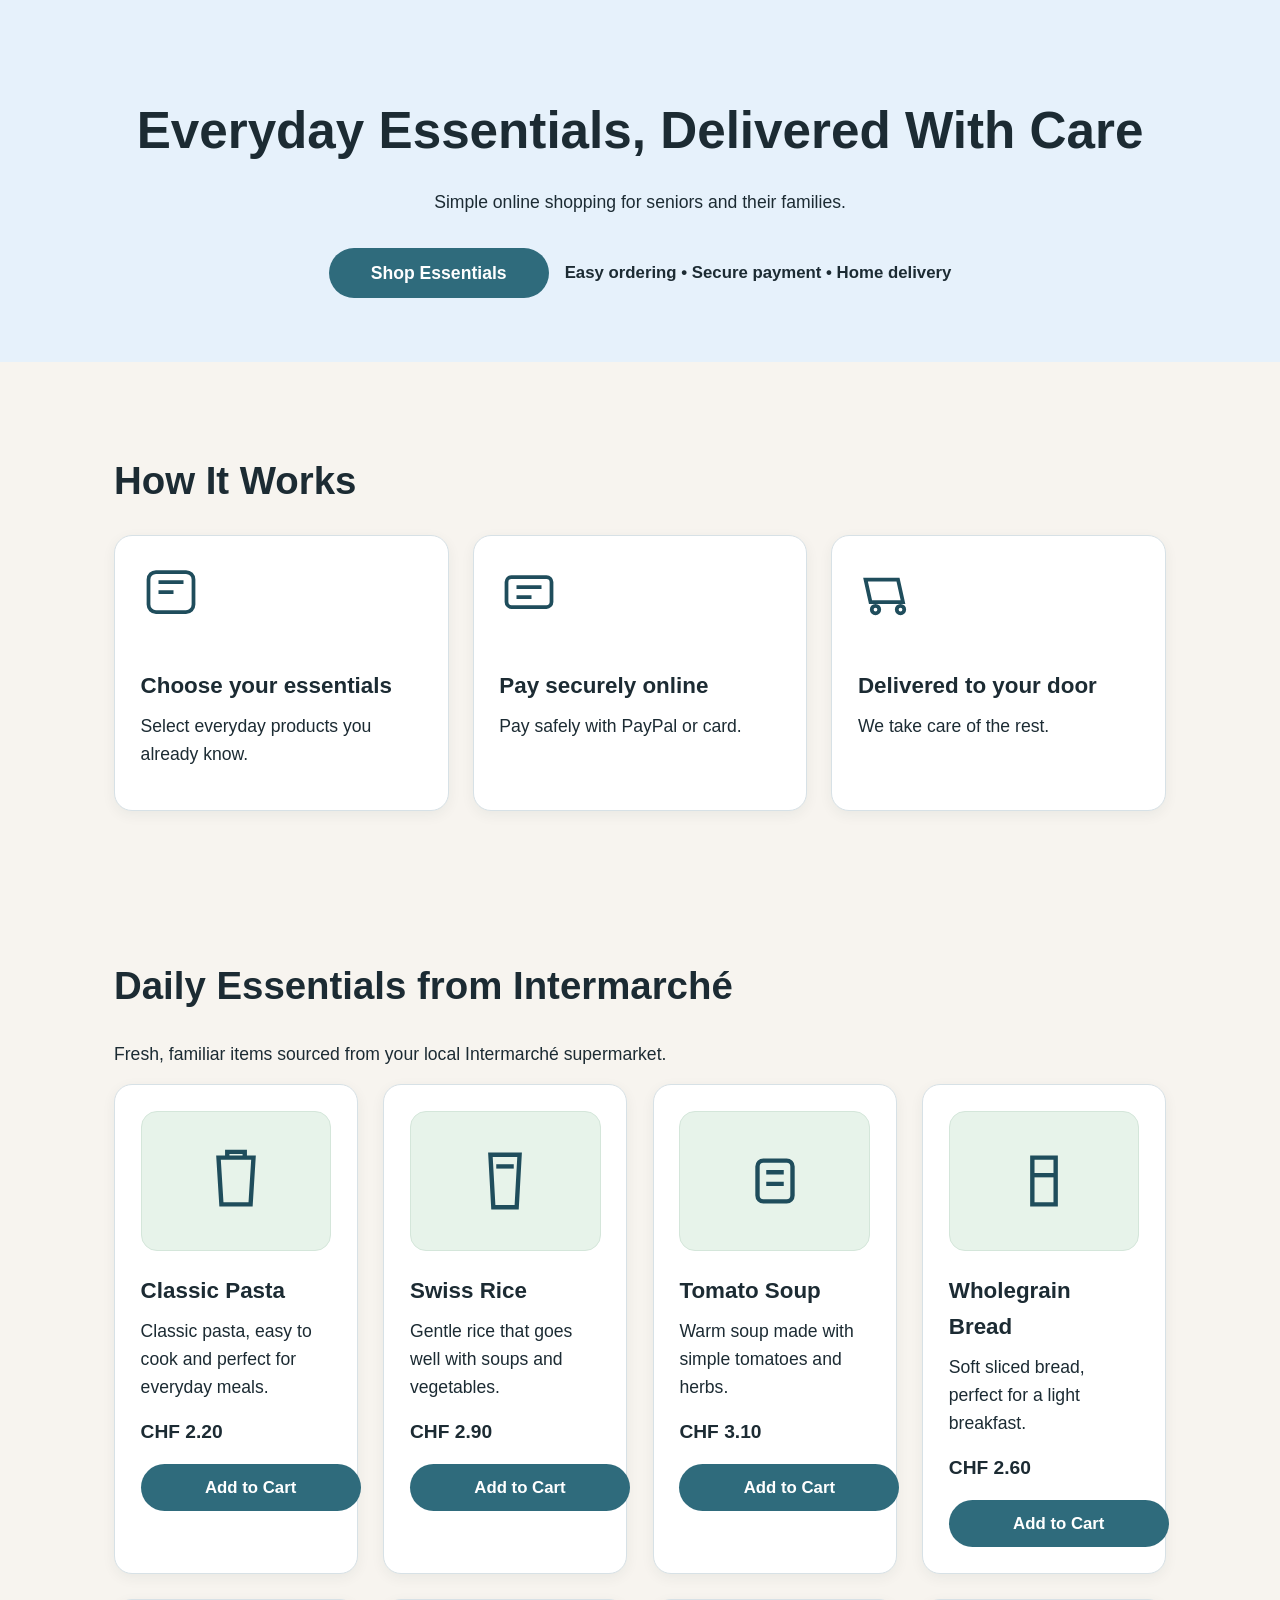
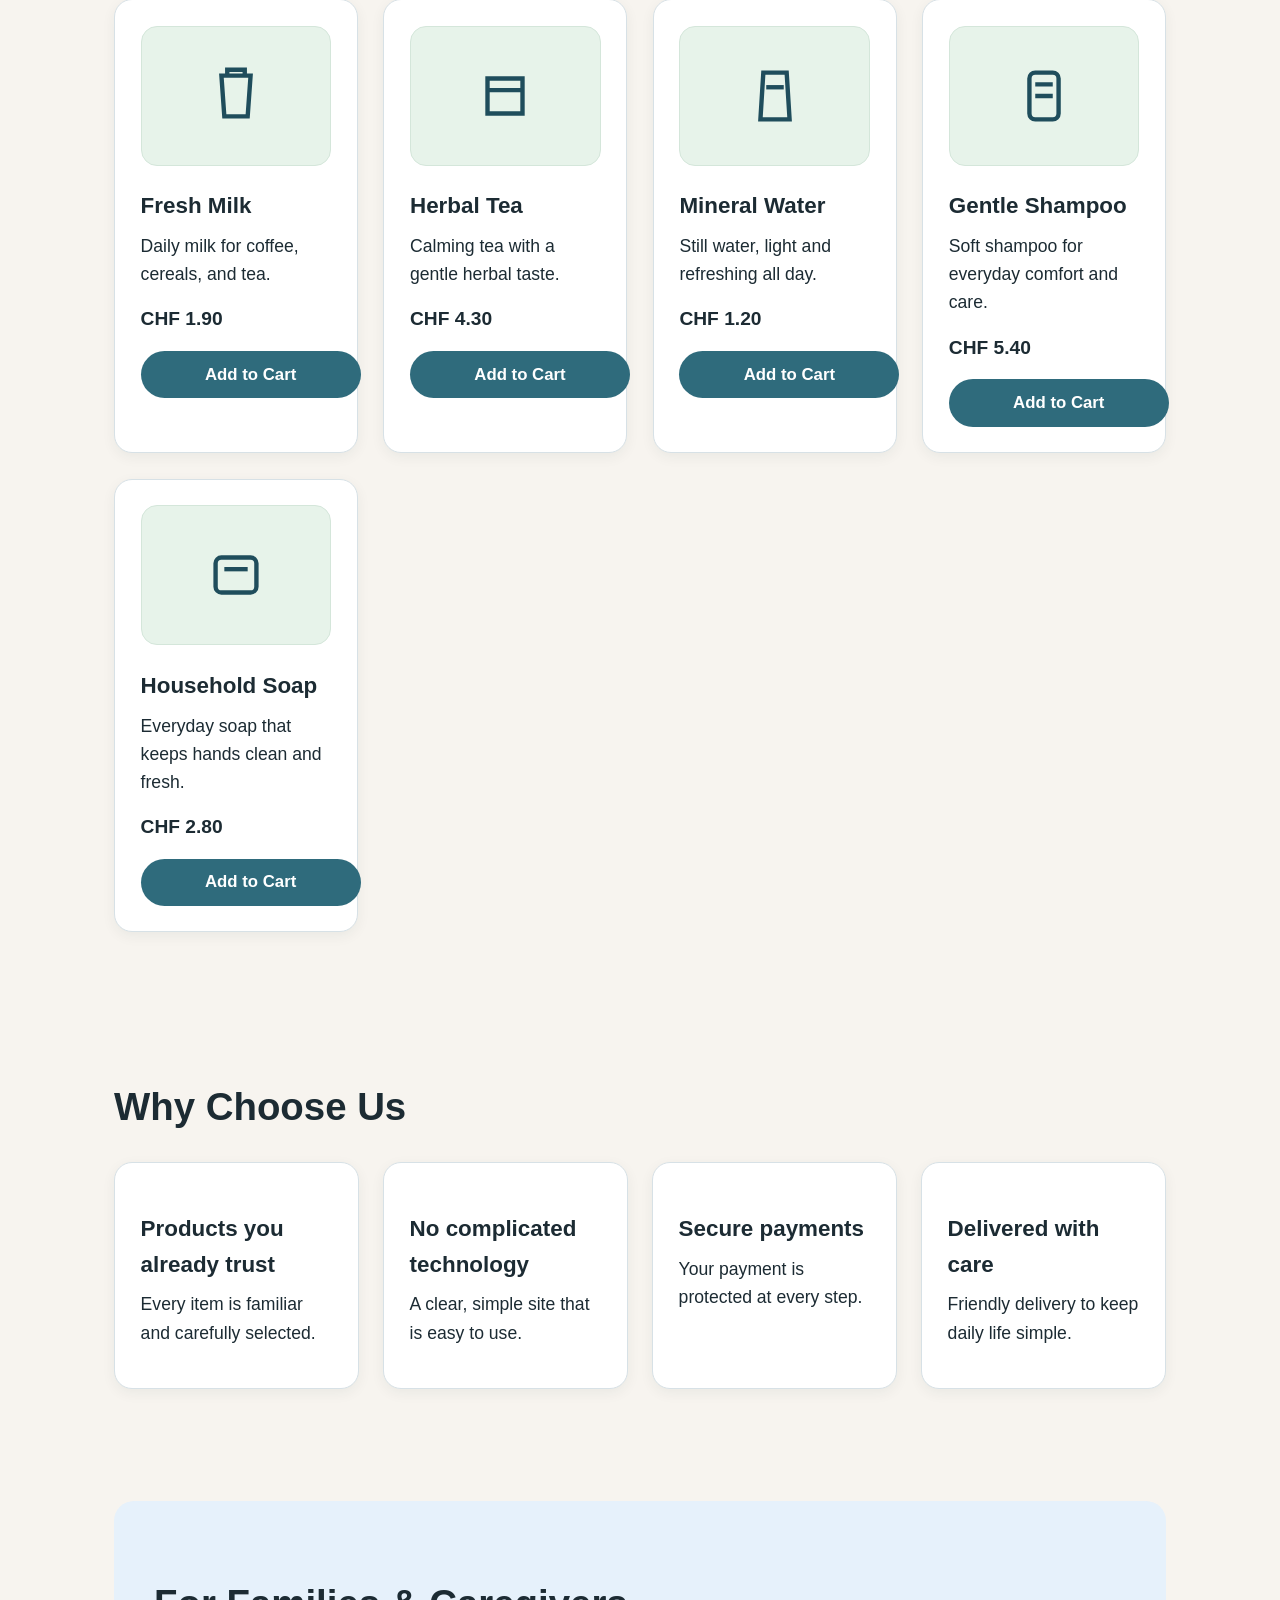
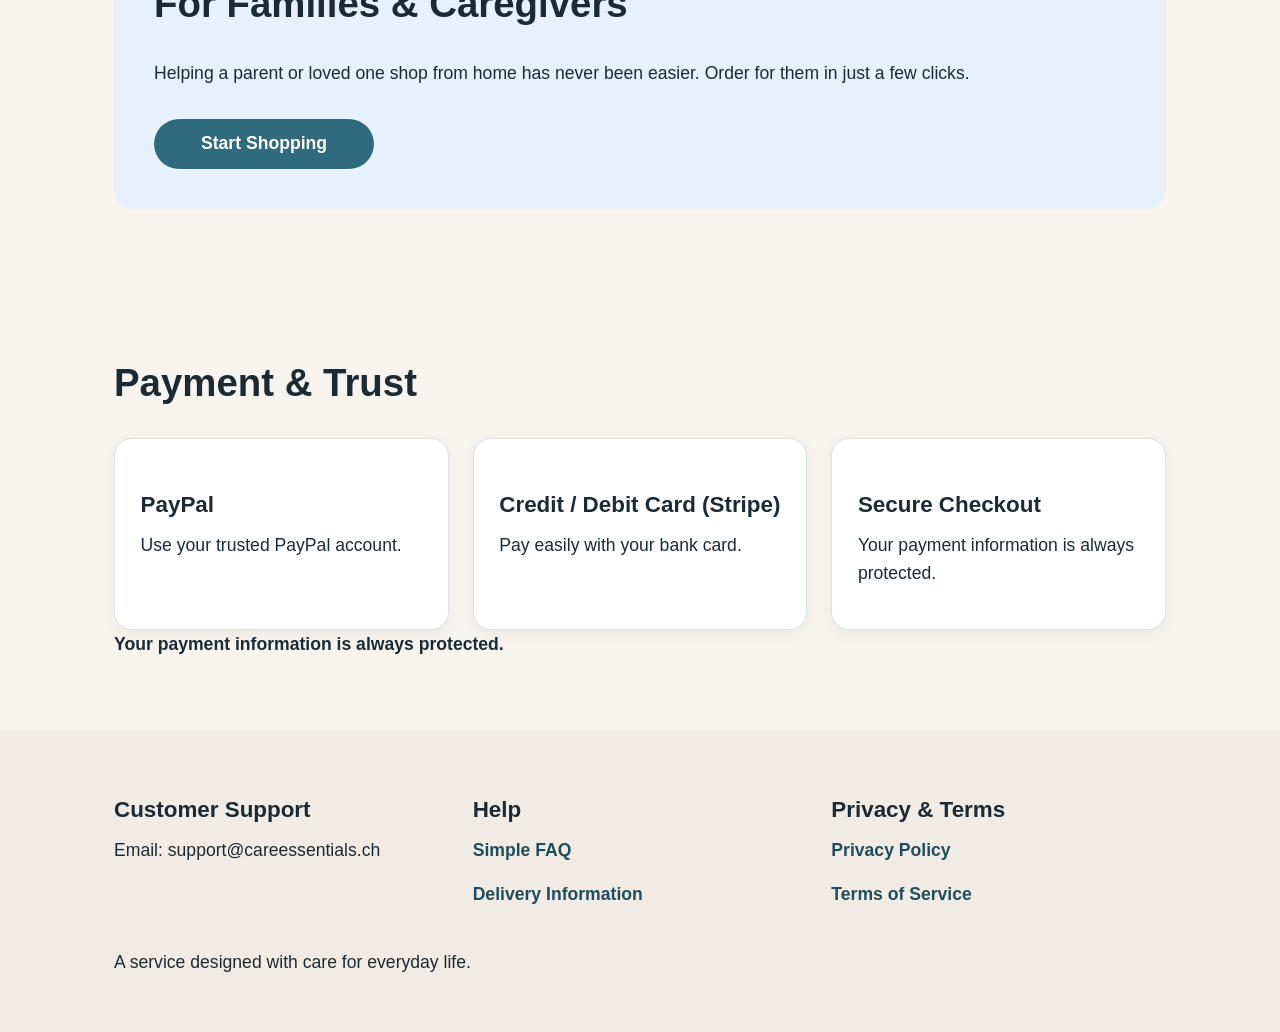
==== index.html @ 86987723 "Add senior-friendly essentials landing page" ====
<!DOCTYPE html>
<html lang="en">
<head>
  <meta charset="UTF-8" />
  <meta name="viewport" content="width=device-width, initial-scale=1.0" />
  <title>Everyday Essentials, Delivered With Care</title>
  <style>
    :root {
      --ink: #1c2b33;
      --soft-blue: #e6f1fb;
      --soft-green: #e7f3ea;
      --soft-beige: #f7f4ef;
      --accent: #2f6b7c;
      --accent-dark: #1f4d5c;
      --card: #ffffff;
      --border: #d7e1e6;
    }

    * {
      box-sizing: border-box;
    }

    body {
      margin: 0;
      font-family: "Segoe UI", Arial, sans-serif;
      color: var(--ink);
      background: var(--soft-beige);
      line-height: 1.6;
    }

    header {
      background: var(--soft-blue);
      padding: 3.5rem 1.5rem 4rem;
      text-align: center;
    }

    .container {
      max-width: 1100px;
      margin: 0 auto;
      padding: 0 1.5rem;
    }

    h1 {
      font-size: clamp(2.2rem, 4vw, 3.4rem);
      margin-bottom: 1rem;
    }

    h2 {
      font-size: clamp(1.8rem, 3vw, 2.6rem);
      margin-bottom: 1.5rem;
    }

    h3 {
      font-size: 1.4rem;
      margin-bottom: 0.5rem;
    }

    p {
      font-size: 1.1rem;
      margin: 0 0 1rem;
    }

    .hero-actions {
      margin-top: 2rem;
      display: flex;
      flex-direction: column;
      align-items: center;
      gap: 1rem;
    }

    .btn {
      background: var(--accent);
      color: #fff;
      border: none;
      border-radius: 999px;
      padding: 0.9rem 2.4rem;
      font-size: 1.1rem;
      font-weight: 600;
      cursor: pointer;
      min-width: 220px;
    }

    .btn.secondary {
      background: #fff;
      color: var(--accent-dark);
      border: 2px solid var(--accent);
    }

    .reassurance {
      font-weight: 600;
      font-size: 1.05rem;
    }

    section {
      padding: 3.5rem 0;
    }

    .steps,
    .reasons,
    .payment-grid {
      display: grid;
      grid-template-columns: repeat(auto-fit, minmax(220px, 1fr));
      gap: 1.5rem;
    }

    .card {
      background: var(--card);
      border: 1px solid var(--border);
      border-radius: 18px;
      padding: 1.6rem;
      box-shadow: 0 4px 14px rgba(24, 44, 55, 0.06);
    }

    .icon {
      width: 60px;
      height: 60px;
      margin-bottom: 1rem;
      color: var(--accent-dark);
    }

    .products {
      display: grid;
      grid-template-columns: repeat(auto-fit, minmax(230px, 1fr));
      gap: 1.6rem;
    }

    .product-image {
      background: var(--soft-green);
      border-radius: 16px;
      height: 140px;
      display: flex;
      align-items: center;
      justify-content: center;
      margin-bottom: 1rem;
      border: 1px solid #d4e6da;
    }

    .product-image svg {
      width: 70px;
      height: 70px;
      color: var(--accent-dark);
    }

    .price {
      font-weight: 700;
      font-size: 1.2rem;
      margin: 0.5rem 0 1rem;
    }

    .product-btn {
      width: 100%;
      padding: 0.85rem 1rem;
      font-size: 1.05rem;
    }

    .family-section {
      background: var(--soft-blue);
      border-radius: 20px;
      padding: 2.5rem;
    }

    .family-section .btn {
      margin-top: 1rem;
    }

    footer {
      background: #f0ebe4;
      padding: 2.5rem 1.5rem;
      font-size: 1rem;
    }

    footer a {
      color: var(--accent-dark);
      text-decoration: none;
      font-weight: 600;
    }

    .footer-grid {
      display: grid;
      grid-template-columns: repeat(auto-fit, minmax(210px, 1fr));
      gap: 1.5rem;
      margin-bottom: 1.5rem;
    }

    .trust-note {
      font-weight: 600;
    }

    @media (min-width: 768px) {
      .hero-actions {
        flex-direction: row;
        justify-content: center;
      }
    }
  </style>
</head>
<body>
  <header>
    <div class="container">
      <h1>Everyday Essentials, Delivered With Care</h1>
      <p>Simple online shopping for seniors and their families.</p>
      <div class="hero-actions">
        <button class="btn">Shop Essentials</button>
        <span class="reassurance">Easy ordering • Secure payment • Home delivery</span>
      </div>
    </div>
  </header>

  <section>
    <div class="container">
      <h2>How It Works</h2>
      <div class="steps">
        <div class="card">
          <svg class="icon" viewBox="0 0 24 24" fill="none" stroke="currentColor" stroke-width="1.5">
            <rect x="3" y="4" width="18" height="16" rx="3" />
            <path d="M7 8h10M7 12h6" />
          </svg>
          <h3>Choose your essentials</h3>
          <p>Select everyday products you already know.</p>
        </div>
        <div class="card">
          <svg class="icon" viewBox="0 0 24 24" fill="none" stroke="currentColor" stroke-width="1.5">
            <rect x="3" y="6" width="18" height="12" rx="2" />
            <path d="M7 10h10M7 14h6" />
          </svg>
          <h3>Pay securely online</h3>
          <p>Pay safely with PayPal or card.</p>
        </div>
        <div class="card">
          <svg class="icon" viewBox="0 0 24 24" fill="none" stroke="currentColor" stroke-width="1.5">
            <path d="M3 7h13l2 9H5z" />
            <circle cx="7" cy="19" r="1.5" />
            <circle cx="17" cy="19" r="1.5" />
          </svg>
          <h3>Delivered to your door</h3>
          <p>We take care of the rest.</p>
        </div>
      </div>
    </div>
  </section>

  <section>
    <div class="container">
      <h2>Daily Essentials from Intermarché</h2>
      <p>Fresh, familiar items sourced from your local Intermarché supermarket.</p>
      <div class="products">
        <div class="card">
          <div class="product-image">
            <svg viewBox="0 0 24 24" fill="none" stroke="currentColor" stroke-width="1.5">
              <path d="M6 4h12l-1 16H7z" />
              <path d="M9 4v-2h6v2" />
            </svg>
          </div>
          <h3>Classic Pasta</h3>
          <p>Classic pasta, easy to cook and perfect for everyday meals.</p>
          <div class="price">CHF 2.20</div>
          <button class="btn product-btn">Add to Cart</button>
        </div>
        <div class="card">
          <div class="product-image">
            <svg viewBox="0 0 24 24" fill="none" stroke="currentColor" stroke-width="1.5">
              <path d="M7 3h10l-1 18H8z" />
              <path d="M9 7h6" />
            </svg>
          </div>
          <h3>Swiss Rice</h3>
          <p>Gentle rice that goes well with soups and vegetables.</p>
          <div class="price">CHF 2.90</div>
          <button class="btn product-btn">Add to Cart</button>
        </div>
        <div class="card">
          <div class="product-image">
            <svg viewBox="0 0 24 24" fill="none" stroke="currentColor" stroke-width="1.5">
              <rect x="6" y="5" width="12" height="14" rx="2" />
              <path d="M9 9h6M9 13h6" />
            </svg>
          </div>
          <h3>Tomato Soup</h3>
          <p>Warm soup made with simple tomatoes and herbs.</p>
          <div class="price">CHF 3.10</div>
          <button class="btn product-btn">Add to Cart</button>
        </div>
        <div class="card">
          <div class="product-image">
            <svg viewBox="0 0 24 24" fill="none" stroke="currentColor" stroke-width="1.5">
              <path d="M8 4h8v16H8z" />
              <path d="M8 10h8" />
            </svg>
          </div>
          <h3>Wholegrain Bread</h3>
          <p>Soft sliced bread, perfect for a light breakfast.</p>
          <div class="price">CHF 2.60</div>
          <button class="btn product-btn">Add to Cart</button>
        </div>
        <div class="card">
          <div class="product-image">
            <svg viewBox="0 0 24 24" fill="none" stroke="currentColor" stroke-width="1.5">
              <path d="M7 5h10l-1 14H8z" />
              <path d="M9 5V3h6v2" />
            </svg>
          </div>
          <h3>Fresh Milk</h3>
          <p>Daily milk for coffee, cereals, and tea.</p>
          <div class="price">CHF 1.90</div>
          <button class="btn product-btn">Add to Cart</button>
        </div>
        <div class="card">
          <div class="product-image">
            <svg viewBox="0 0 24 24" fill="none" stroke="currentColor" stroke-width="1.5">
              <path d="M6 6h12v12H6z" />
              <path d="M6 10h12" />
            </svg>
          </div>
          <h3>Herbal Tea</h3>
          <p>Calming tea with a gentle herbal taste.</p>
          <div class="price">CHF 4.30</div>
          <button class="btn product-btn">Add to Cart</button>
        </div>
        <div class="card">
          <div class="product-image">
            <svg viewBox="0 0 24 24" fill="none" stroke="currentColor" stroke-width="1.5">
              <path d="M8 4h8l1 16H7z" />
              <path d="M9 9h6" />
            </svg>
          </div>
          <h3>Mineral Water</h3>
          <p>Still water, light and refreshing all day.</p>
          <div class="price">CHF 1.20</div>
          <button class="btn product-btn">Add to Cart</button>
        </div>
        <div class="card">
          <div class="product-image">
            <svg viewBox="0 0 24 24" fill="none" stroke="currentColor" stroke-width="1.5">
              <rect x="7" y="4" width="10" height="16" rx="2" />
              <path d="M9 8h6M9 12h6" />
            </svg>
          </div>
          <h3>Gentle Shampoo</h3>
          <p>Soft shampoo for everyday comfort and care.</p>
          <div class="price">CHF 5.40</div>
          <button class="btn product-btn">Add to Cart</button>
        </div>
        <div class="card">
          <div class="product-image">
            <svg viewBox="0 0 24 24" fill="none" stroke="currentColor" stroke-width="1.5">
              <rect x="5" y="6" width="14" height="12" rx="2" />
              <path d="M8 10h8" />
            </svg>
          </div>
          <h3>Household Soap</h3>
          <p>Everyday soap that keeps hands clean and fresh.</p>
          <div class="price">CHF 2.80</div>
          <button class="btn product-btn">Add to Cart</button>
        </div>
      </div>
    </div>
  </section>

  <section>
    <div class="container">
      <h2>Why Choose Us</h2>
      <div class="reasons">
        <div class="card">
          <h3>Products you already trust</h3>
          <p>Every item is familiar and carefully selected.</p>
        </div>
        <div class="card">
          <h3>No complicated technology</h3>
          <p>A clear, simple site that is easy to use.</p>
        </div>
        <div class="card">
          <h3>Secure payments</h3>
          <p>Your payment is protected at every step.</p>
        </div>
        <div class="card">
          <h3>Delivered with care</h3>
          <p>Friendly delivery to keep daily life simple.</p>
        </div>
      </div>
    </div>
  </section>

  <section>
    <div class="container">
      <div class="family-section">
        <h2>For Families &amp; Caregivers</h2>
        <p>Helping a parent or loved one shop from home has never been easier. Order for them in just a few clicks.</p>
        <button class="btn">Start Shopping</button>
      </div>
    </div>
  </section>

  <section>
    <div class="container">
      <h2>Payment &amp; Trust</h2>
      <div class="payment-grid">
        <div class="card">
          <h3>PayPal</h3>
          <p>Use your trusted PayPal account.</p>
        </div>
        <div class="card">
          <h3>Credit / Debit Card (Stripe)</h3>
          <p>Pay easily with your bank card.</p>
        </div>
        <div class="card">
          <h3>Secure Checkout</h3>
          <p>Your payment information is always protected.</p>
        </div>
      </div>
      <p class="trust-note">Your payment information is always protected.</p>
    </div>
  </section>

  <footer>
    <div class="container">
      <div class="footer-grid">
        <div>
          <h3>Customer Support</h3>
          <p>Email: support@careessentials.ch</p>
        </div>
        <div>
          <h3>Help</h3>
          <p><a href="#">Simple FAQ</a></p>
          <p><a href="#">Delivery Information</a></p>
        </div>
        <div>
          <h3>Privacy &amp; Terms</h3>
          <p><a href="#">Privacy Policy</a></p>
          <p><a href="#">Terms of Service</a></p>
        </div>
      </div>
      <p>A service designed with care for everyday life.</p>
    </div>
  </footer>
</body>
</html>
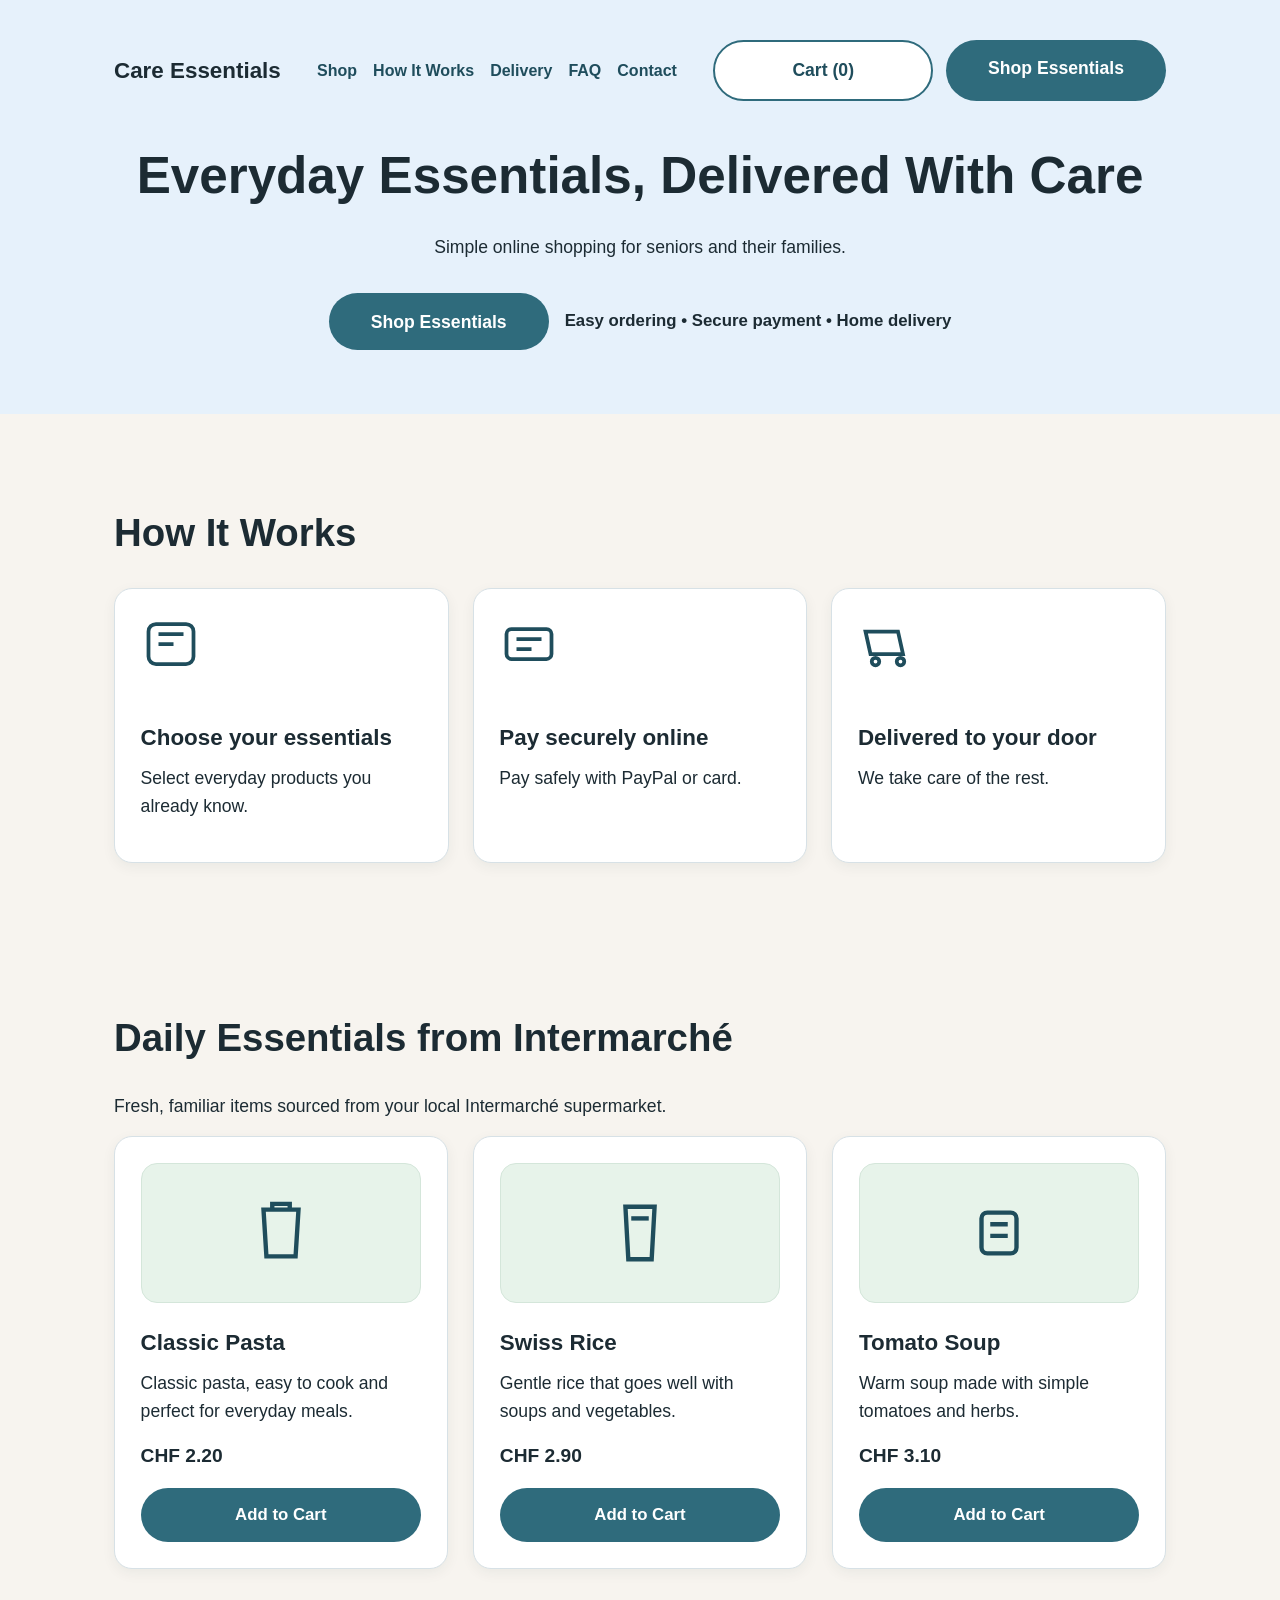
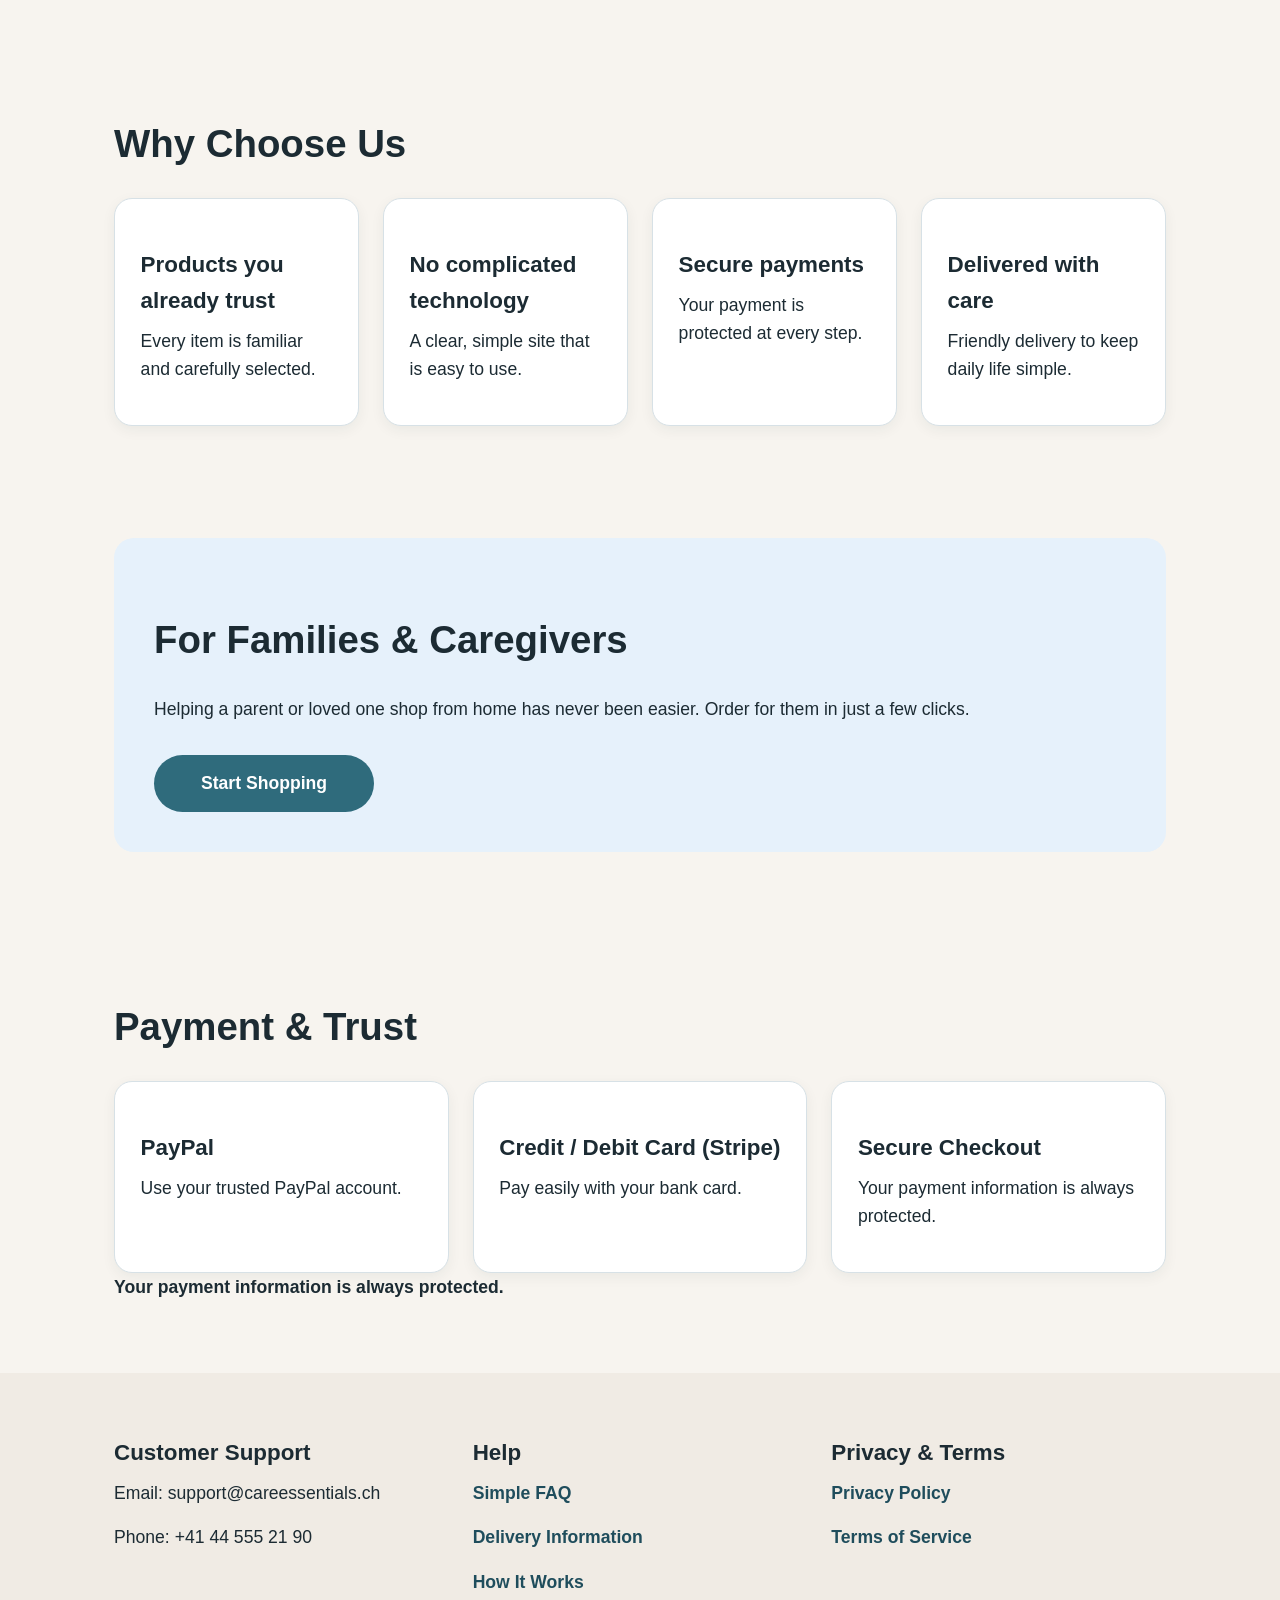
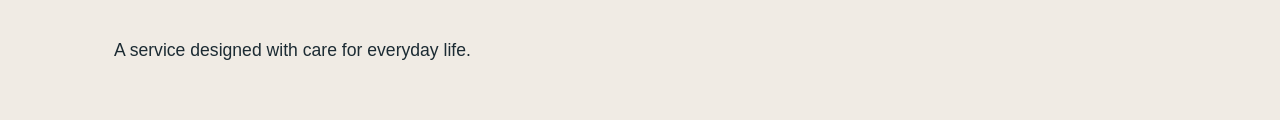
==== commit f50fad4b: "Build multi-page senior-friendly shop experience" ====
--- a/index.html
+++ b/index.html
@@ -3,205 +3,33 @@
 <head>
   <meta charset="UTF-8" />
   <meta name="viewport" content="width=device-width, initial-scale=1.0" />
-  <title>Everyday Essentials, Delivered With Care</title>
-  <style>
-    :root {
-      --ink: #1c2b33;
-      --soft-blue: #e6f1fb;
-      --soft-green: #e7f3ea;
-      --soft-beige: #f7f4ef;
-      --accent: #2f6b7c;
-      --accent-dark: #1f4d5c;
-      --card: #ffffff;
-      --border: #d7e1e6;
-    }
-
-    * {
-      box-sizing: border-box;
-    }
-
-    body {
-      margin: 0;
-      font-family: "Segoe UI", Arial, sans-serif;
-      color: var(--ink);
-      background: var(--soft-beige);
-      line-height: 1.6;
-    }
-
-    header {
-      background: var(--soft-blue);
-      padding: 3.5rem 1.5rem 4rem;
-      text-align: center;
-    }
-
-    .container {
-      max-width: 1100px;
-      margin: 0 auto;
-      padding: 0 1.5rem;
-    }
-
-    h1 {
-      font-size: clamp(2.2rem, 4vw, 3.4rem);
-      margin-bottom: 1rem;
-    }
-
-    h2 {
-      font-size: clamp(1.8rem, 3vw, 2.6rem);
-      margin-bottom: 1.5rem;
-    }
-
-    h3 {
-      font-size: 1.4rem;
-      margin-bottom: 0.5rem;
-    }
-
-    p {
-      font-size: 1.1rem;
-      margin: 0 0 1rem;
-    }
-
-    .hero-actions {
-      margin-top: 2rem;
-      display: flex;
-      flex-direction: column;
-      align-items: center;
-      gap: 1rem;
-    }
-
-    .btn {
-      background: var(--accent);
-      color: #fff;
-      border: none;
-      border-radius: 999px;
-      padding: 0.9rem 2.4rem;
-      font-size: 1.1rem;
-      font-weight: 600;
-      cursor: pointer;
-      min-width: 220px;
-    }
-
-    .btn.secondary {
-      background: #fff;
-      color: var(--accent-dark);
-      border: 2px solid var(--accent);
-    }
-
-    .reassurance {
-      font-weight: 600;
-      font-size: 1.05rem;
-    }
-
-    section {
-      padding: 3.5rem 0;
-    }
-
-    .steps,
-    .reasons,
-    .payment-grid {
-      display: grid;
-      grid-template-columns: repeat(auto-fit, minmax(220px, 1fr));
-      gap: 1.5rem;
-    }
-
-    .card {
-      background: var(--card);
-      border: 1px solid var(--border);
-      border-radius: 18px;
-      padding: 1.6rem;
-      box-shadow: 0 4px 14px rgba(24, 44, 55, 0.06);
-    }
-
-    .icon {
-      width: 60px;
-      height: 60px;
-      margin-bottom: 1rem;
-      color: var(--accent-dark);
-    }
-
-    .products {
-      display: grid;
-      grid-template-columns: repeat(auto-fit, minmax(230px, 1fr));
-      gap: 1.6rem;
-    }
-
-    .product-image {
-      background: var(--soft-green);
-      border-radius: 16px;
-      height: 140px;
-      display: flex;
-      align-items: center;
-      justify-content: center;
-      margin-bottom: 1rem;
-      border: 1px solid #d4e6da;
-    }
-
-    .product-image svg {
-      width: 70px;
-      height: 70px;
-      color: var(--accent-dark);
-    }
-
-    .price {
-      font-weight: 700;
-      font-size: 1.2rem;
-      margin: 0.5rem 0 1rem;
-    }
-
-    .product-btn {
-      width: 100%;
-      padding: 0.85rem 1rem;
-      font-size: 1.05rem;
-    }
-
-    .family-section {
-      background: var(--soft-blue);
-      border-radius: 20px;
-      padding: 2.5rem;
-    }
-
-    .family-section .btn {
-      margin-top: 1rem;
-    }
-
-    footer {
-      background: #f0ebe4;
-      padding: 2.5rem 1.5rem;
-      font-size: 1rem;
-    }
-
-    footer a {
-      color: var(--accent-dark);
-      text-decoration: none;
-      font-weight: 600;
-    }
-
-    .footer-grid {
-      display: grid;
-      grid-template-columns: repeat(auto-fit, minmax(210px, 1fr));
-      gap: 1.5rem;
-      margin-bottom: 1.5rem;
-    }
-
-    .trust-note {
-      font-weight: 600;
-    }
-
-    @media (min-width: 768px) {
-      .hero-actions {
-        flex-direction: row;
-        justify-content: center;
-      }
-    }
-  </style>
+  <title>Care Essentials | Everyday Essentials, Delivered With Care</title>
+  <link rel="stylesheet" href="styles.css" />
 </head>
 <body>
   <header>
     <div class="container">
-      <h1>Everyday Essentials, Delivered With Care</h1>
-      <p>Simple online shopping for seniors and their families.</p>
-      <div class="hero-actions">
-        <button class="btn">Shop Essentials</button>
-        <span class="reassurance">Easy ordering • Secure payment • Home delivery</span>
+      <nav class="site-nav">
+        <div class="brand">Care Essentials</div>
+        <div class="nav-links">
+          <a href="shop.html">Shop</a>
+          <a href="how-it-works.html">How It Works</a>
+          <a href="delivery.html">Delivery</a>
+          <a href="faq.html">FAQ</a>
+          <a href="contact.html">Contact</a>
+        </div>
+        <div class="nav-cta">
+          <a class="btn secondary" href="cart.html">Cart (<span data-cart-count>0</span>)</a>
+          <a class="btn" href="shop.html">Shop Essentials</a>
+        </div>
+      </nav>
+      <div class="hero">
+        <h1>Everyday Essentials, Delivered With Care</h1>
+        <p>Simple online shopping for seniors and their families.</p>
+        <div class="hero-actions">
+          <a class="btn" href="shop.html">Shop Essentials</a>
+          <span class="reassurance">Easy ordering • Secure payment • Home delivery</span>
+        </div>
       </div>
     </div>
   </header>
@@ -209,7 +37,7 @@
   <section>
     <div class="container">
       <h2>How It Works</h2>
-      <div class="steps">
+      <div class="grid">
         <div class="card">
           <svg class="icon" viewBox="0 0 24 24" fill="none" stroke="currentColor" stroke-width="1.5">
             <rect x="3" y="4" width="18" height="16" rx="3" />
@@ -254,7 +82,7 @@
           <h3>Classic Pasta</h3>
           <p>Classic pasta, easy to cook and perfect for everyday meals.</p>
           <div class="price">CHF 2.20</div>
-          <button class="btn product-btn">Add to Cart</button>
+          <a class="btn product-btn" href="shop.html">Add to Cart</a>
         </div>
         <div class="card">
           <div class="product-image">
@@ -266,7 +94,7 @@
           <h3>Swiss Rice</h3>
           <p>Gentle rice that goes well with soups and vegetables.</p>
           <div class="price">CHF 2.90</div>
-          <button class="btn product-btn">Add to Cart</button>
+          <a class="btn product-btn" href="shop.html">Add to Cart</a>
         </div>
         <div class="card">
           <div class="product-image">
@@ -278,79 +106,7 @@
           <h3>Tomato Soup</h3>
           <p>Warm soup made with simple tomatoes and herbs.</p>
           <div class="price">CHF 3.10</div>
-          <button class="btn product-btn">Add to Cart</button>
-        </div>
-        <div class="card">
-          <div class="product-image">
-            <svg viewBox="0 0 24 24" fill="none" stroke="currentColor" stroke-width="1.5">
-              <path d="M8 4h8v16H8z" />
-              <path d="M8 10h8" />
-            </svg>
-          </div>
-          <h3>Wholegrain Bread</h3>
-          <p>Soft sliced bread, perfect for a light breakfast.</p>
-          <div class="price">CHF 2.60</div>
-          <button class="btn product-btn">Add to Cart</button>
-        </div>
-        <div class="card">
-          <div class="product-image">
-            <svg viewBox="0 0 24 24" fill="none" stroke="currentColor" stroke-width="1.5">
-              <path d="M7 5h10l-1 14H8z" />
-              <path d="M9 5V3h6v2" />
-            </svg>
-          </div>
-          <h3>Fresh Milk</h3>
-          <p>Daily milk for coffee, cereals, and tea.</p>
-          <div class="price">CHF 1.90</div>
-          <button class="btn product-btn">Add to Cart</button>
-        </div>
-        <div class="card">
-          <div class="product-image">
-            <svg viewBox="0 0 24 24" fill="none" stroke="currentColor" stroke-width="1.5">
-              <path d="M6 6h12v12H6z" />
-              <path d="M6 10h12" />
-            </svg>
-          </div>
-          <h3>Herbal Tea</h3>
-          <p>Calming tea with a gentle herbal taste.</p>
-          <div class="price">CHF 4.30</div>
-          <button class="btn product-btn">Add to Cart</button>
-        </div>
-        <div class="card">
-          <div class="product-image">
-            <svg viewBox="0 0 24 24" fill="none" stroke="currentColor" stroke-width="1.5">
-              <path d="M8 4h8l1 16H7z" />
-              <path d="M9 9h6" />
-            </svg>
-          </div>
-          <h3>Mineral Water</h3>
-          <p>Still water, light and refreshing all day.</p>
-          <div class="price">CHF 1.20</div>
-          <button class="btn product-btn">Add to Cart</button>
-        </div>
-        <div class="card">
-          <div class="product-image">
-            <svg viewBox="0 0 24 24" fill="none" stroke="currentColor" stroke-width="1.5">
-              <rect x="7" y="4" width="10" height="16" rx="2" />
-              <path d="M9 8h6M9 12h6" />
-            </svg>
-          </div>
-          <h3>Gentle Shampoo</h3>
-          <p>Soft shampoo for everyday comfort and care.</p>
-          <div class="price">CHF 5.40</div>
-          <button class="btn product-btn">Add to Cart</button>
-        </div>
-        <div class="card">
-          <div class="product-image">
-            <svg viewBox="0 0 24 24" fill="none" stroke="currentColor" stroke-width="1.5">
-              <rect x="5" y="6" width="14" height="12" rx="2" />
-              <path d="M8 10h8" />
-            </svg>
-          </div>
-          <h3>Household Soap</h3>
-          <p>Everyday soap that keeps hands clean and fresh.</p>
-          <div class="price">CHF 2.80</div>
-          <button class="btn product-btn">Add to Cart</button>
+          <a class="btn product-btn" href="shop.html">Add to Cart</a>
         </div>
       </div>
     </div>
@@ -359,7 +115,7 @@
   <section>
     <div class="container">
       <h2>Why Choose Us</h2>
-      <div class="reasons">
+      <div class="grid">
         <div class="card">
           <h3>Products you already trust</h3>
           <p>Every item is familiar and carefully selected.</p>
@@ -385,7 +141,7 @@
       <div class="family-section">
         <h2>For Families &amp; Caregivers</h2>
         <p>Helping a parent or loved one shop from home has never been easier. Order for them in just a few clicks.</p>
-        <button class="btn">Start Shopping</button>
+        <a class="btn" href="shop.html">Start Shopping</a>
       </div>
     </div>
   </section>
@@ -393,7 +149,7 @@
   <section>
     <div class="container">
       <h2>Payment &amp; Trust</h2>
-      <div class="payment-grid">
+      <div class="grid">
         <div class="card">
           <h3>PayPal</h3>
           <p>Use your trusted PayPal account.</p>
@@ -417,20 +173,23 @@
         <div>
           <h3>Customer Support</h3>
           <p>Email: support@careessentials.ch</p>
+          <p>Phone: +41 44 555 21 90</p>
         </div>
         <div>
           <h3>Help</h3>
-          <p><a href="#">Simple FAQ</a></p>
-          <p><a href="#">Delivery Information</a></p>
+          <p><a href="faq.html">Simple FAQ</a></p>
+          <p><a href="delivery.html">Delivery Information</a></p>
+          <p><a href="how-it-works.html">How It Works</a></p>
         </div>
         <div>
           <h3>Privacy &amp; Terms</h3>
-          <p><a href="#">Privacy Policy</a></p>
-          <p><a href="#">Terms of Service</a></p>
+          <p><a href="privacy.html">Privacy Policy</a></p>
+          <p><a href="terms.html">Terms of Service</a></p>
         </div>
       </div>
       <p>A service designed with care for everyday life.</p>
     </div>
   </footer>
+  <script src="app.js"></script>
 </body>
 </html>
--- a/styles.css
+++ b/styles.css
@@ -0,0 +1,288 @@
+:root {
+  --ink: #1c2b33;
+  --soft-blue: #e6f1fb;
+  --soft-green: #e7f3ea;
+  --soft-beige: #f7f4ef;
+  --accent: #2f6b7c;
+  --accent-dark: #1f4d5c;
+  --card: #ffffff;
+  --border: #d7e1e6;
+  --shadow: 0 4px 14px rgba(24, 44, 55, 0.06);
+}
+
+* {
+  box-sizing: border-box;
+}
+
+body {
+  margin: 0;
+  font-family: "Segoe UI", Arial, sans-serif;
+  color: var(--ink);
+  background: var(--soft-beige);
+  line-height: 1.6;
+}
+
+a {
+  color: var(--accent-dark);
+  text-decoration: none;
+  font-weight: 600;
+}
+
+a:focus,
+button:focus,
+input:focus,
+select:focus {
+  outline: 3px solid #9ac2d3;
+  outline-offset: 2px;
+}
+
+header {
+  background: var(--soft-blue);
+  padding: 2.5rem 1.5rem 3rem;
+}
+
+.container {
+  max-width: 1100px;
+  margin: 0 auto;
+  padding: 0 1.5rem;
+}
+
+.site-nav {
+  display: flex;
+  flex-wrap: wrap;
+  justify-content: space-between;
+  align-items: center;
+  gap: 1rem;
+  margin-bottom: 2rem;
+}
+
+.brand {
+  font-size: 1.4rem;
+  font-weight: 700;
+}
+
+.nav-links {
+  display: flex;
+  flex-wrap: wrap;
+  gap: 1rem;
+  font-size: 1rem;
+}
+
+.nav-cta {
+  display: flex;
+  gap: 0.8rem;
+  flex-wrap: wrap;
+}
+
+h1 {
+  font-size: clamp(2.2rem, 4vw, 3.4rem);
+  margin-bottom: 1rem;
+}
+
+h2 {
+  font-size: clamp(1.8rem, 3vw, 2.6rem);
+  margin-bottom: 1.5rem;
+}
+
+h3 {
+  font-size: 1.4rem;
+  margin-bottom: 0.5rem;
+}
+
+p {
+  font-size: 1.1rem;
+  margin: 0 0 1rem;
+}
+
+.hero {
+  text-align: center;
+  padding-bottom: 1rem;
+}
+
+.hero-actions {
+  margin-top: 2rem;
+  display: flex;
+  flex-direction: column;
+  align-items: center;
+  gap: 1rem;
+}
+
+.btn {
+  background: var(--accent);
+  color: #fff;
+  border: none;
+  border-radius: 999px;
+  padding: 0.9rem 2.4rem;
+  font-size: 1.1rem;
+  font-weight: 600;
+  cursor: pointer;
+  min-width: 220px;
+  text-align: center;
+  display: inline-block;
+}
+
+.btn.secondary {
+  background: #fff;
+  color: var(--accent-dark);
+  border: 2px solid var(--accent);
+}
+
+.reassurance {
+  font-weight: 600;
+  font-size: 1.05rem;
+}
+
+section {
+  padding: 3.5rem 0;
+}
+
+.grid {
+  display: grid;
+  grid-template-columns: repeat(auto-fit, minmax(220px, 1fr));
+  gap: 1.5rem;
+}
+
+.card {
+  background: var(--card);
+  border: 1px solid var(--border);
+  border-radius: 18px;
+  padding: 1.6rem;
+  box-shadow: var(--shadow);
+}
+
+.icon {
+  width: 60px;
+  height: 60px;
+  margin-bottom: 1rem;
+  color: var(--accent-dark);
+}
+
+.products {
+  display: grid;
+  grid-template-columns: repeat(auto-fit, minmax(230px, 1fr));
+  gap: 1.6rem;
+}
+
+.product-image {
+  background: var(--soft-green);
+  border-radius: 16px;
+  height: 140px;
+  display: flex;
+  align-items: center;
+  justify-content: center;
+  margin-bottom: 1rem;
+  border: 1px solid #d4e6da;
+}
+
+.product-image svg {
+  width: 70px;
+  height: 70px;
+  color: var(--accent-dark);
+}
+
+.price {
+  font-weight: 700;
+  font-size: 1.2rem;
+  margin: 0.5rem 0 1rem;
+}
+
+.product-btn {
+  width: 100%;
+  padding: 0.85rem 1rem;
+  font-size: 1.05rem;
+}
+
+.family-section {
+  background: var(--soft-blue);
+  border-radius: 20px;
+  padding: 2.5rem;
+}
+
+.family-section .btn {
+  margin-top: 1rem;
+}
+
+.page-header {
+  background: var(--soft-blue);
+  padding: 2rem 0 2.5rem;
+  margin-bottom: 2rem;
+}
+
+.form-grid {
+  display: grid;
+  grid-template-columns: repeat(auto-fit, minmax(240px, 1fr));
+  gap: 1rem;
+}
+
+label {
+  font-weight: 600;
+  display: block;
+  margin-bottom: 0.4rem;
+}
+
+input,
+select,
+textarea {
+  width: 100%;
+  padding: 0.75rem 0.9rem;
+  border-radius: 12px;
+  border: 1px solid var(--border);
+  font-size: 1rem;
+  background: #fff;
+}
+
+textarea {
+  min-height: 120px;
+  resize: vertical;
+}
+
+.table {
+  width: 100%;
+  border-collapse: collapse;
+  font-size: 1rem;
+}
+
+.table th,
+.table td {
+  text-align: left;
+  padding: 0.75rem 0.5rem;
+  border-bottom: 1px solid var(--border);
+}
+
+.summary {
+  background: var(--soft-green);
+  border-radius: 16px;
+  padding: 1.5rem;
+}
+
+.notice {
+  background: #fff6e5;
+  border: 1px solid #f2d7a5;
+  padding: 1rem 1.3rem;
+  border-radius: 12px;
+  font-weight: 600;
+}
+
+footer {
+  background: #f0ebe4;
+  padding: 2.5rem 1.5rem;
+  font-size: 1rem;
+}
+
+.footer-grid {
+  display: grid;
+  grid-template-columns: repeat(auto-fit, minmax(210px, 1fr));
+  gap: 1.5rem;
+  margin-bottom: 1.5rem;
+}
+
+.trust-note {
+  font-weight: 600;
+}
+
+@media (min-width: 768px) {
+  .hero-actions {
+    flex-direction: row;
+    justify-content: center;
+  }
+}
